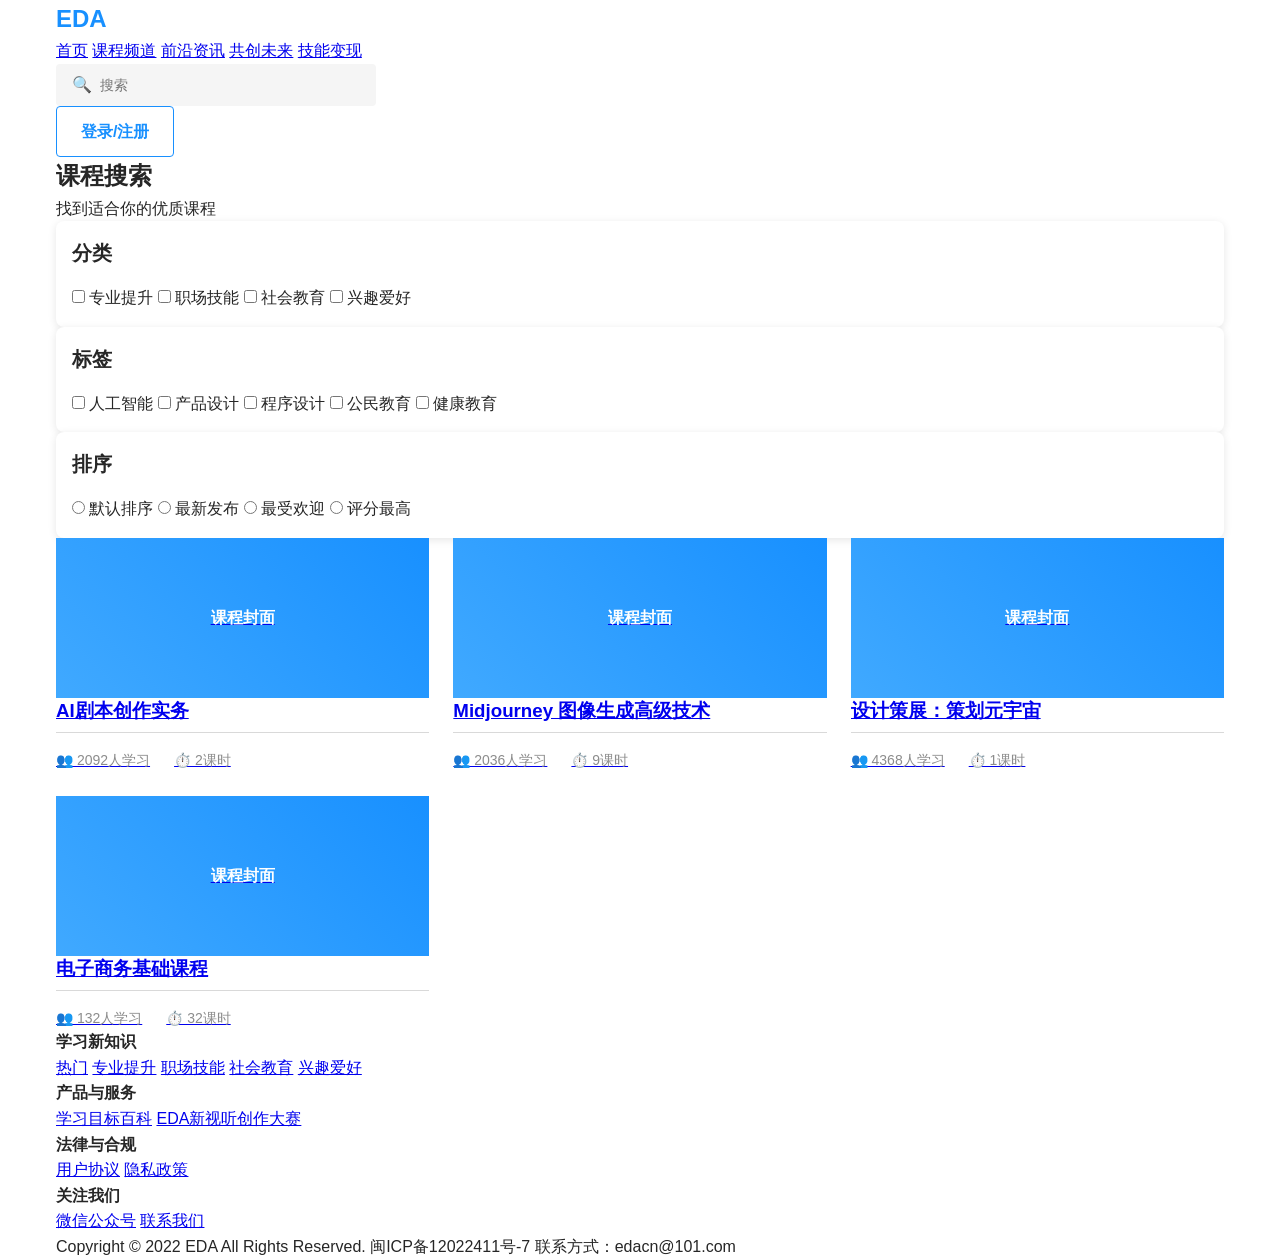
==== index.html @ da2446b8 "Initial commit: EDA website for GitHub Pages" ====
<!DOCTYPE html>
<html lang="zh-CN">
<head>
    <meta charset="UTF-8">
    <meta name="viewport" content="width=device-width, initial-scale=1.0">
    <title>Edmodo Academy (EDA) - 搜索列表页</title>
    <link rel="stylesheet" href="styles.css">
</head>
<body>
    <!-- 导航栏 -->
    <nav class="navbar">
        <div class="container navbar-content">
            <div class="logo">EDA</div>
            <div class="nav-links">
                <a href="index.html" class="nav-link active">首页</a>
                <a href="course-detail.html" class="nav-link">课程频道</a>
                <a href="#" class="nav-link">前沿资讯</a>
                <a href="#" class="nav-link">共创未来</a>
                <a href="#" class="nav-link">技能变现</a>
            </div>
            <div class="search-bar">
                <span>🔍</span>
                <input type="text" placeholder="搜索">
            </div>
            <div class="auth-buttons">
                <a href="login.html" class="btn btn-secondary">登录/注册</a>
            </div>
        </div>
    </nav>

    <!-- 搜索列表页 -->
    <section class="container">
        <div class="page-header">
            <h1 class="page-title">课程搜索</h1>
            <p class="page-subtitle">找到适合你的优质课程</p>
        </div>
        
        <div class="search-page">
            <div class="filters">
                <div class="filter-section">
                    <h3 class="filter-title">分类</h3>
                    <div class="filter-options">
                        <label class="filter-option">
                            <input type="checkbox"> 专业提升
                        </label>
                        <label class="filter-option">
                            <input type="checkbox"> 职场技能
                        </label>
                        <label class="filter-option">
                            <input type="checkbox"> 社会教育
                        </label>
                        <label class="filter-option">
                            <input type="checkbox"> 兴趣爱好
                        </label>
                    </div>
                </div>
                
                <div class="filter-section">
                    <h3 class="filter-title">标签</h3>
                    <div class="filter-options">
                        <label class="filter-option">
                            <input type="checkbox"> 人工智能
                        </label>
                        <label class="filter-option">
                            <input type="checkbox"> 产品设计
                        </label>
                        <label class="filter-option">
                            <input type="checkbox"> 程序设计
                        </label>
                        <label class="filter-option">
                            <input type="checkbox"> 公民教育
                        </label>
                        <label class="filter-option">
                            <input type="checkbox"> 健康教育
                        </label>
                    </div>
                </div>
                
                <div class="filter-section">
                    <h3 class="filter-title">排序</h3>
                    <div class="filter-options">
                        <label class="filter-option">
                            <input type="radio" name="sort"> 默认排序
                        </label>
                        <label class="filter-option">
                            <input type="radio" name="sort"> 最新发布
                        </label>
                        <label class="filter-option">
                            <input type="radio" name="sort"> 最受欢迎
                        </label>
                        <label class="filter-option">
                            <input type="radio" name="sort"> 评分最高
                        </label>
                    </div>
                </div>
            </div>
            
            <div class="course-grid">
                <!-- 课程卡片 1 -->
                <a href="course-detail.html" class="course-card-link">
                    <div class="course-card">
                        <div class="course-image">课程封面</div>
                        <div class="course-content">
                            <h3 class="course-title">AI剧本创作实务</h3>
                            <div class="course-stats">
                                <div class="stat-item">👥 2092人学习</div>
                                <div class="stat-item">⏱️ 2课时</div>
                            </div>
                        </div>
                    </div>
                </a>
                
                <!-- 课程卡片 2 -->
                <a href="course-detail.html" class="course-card-link">
                    <div class="course-card">
                        <div class="course-image">课程封面</div>
                        <div class="course-content">
                            <h3 class="course-title">Midjourney 图像生成高级技术</h3>
                            <div class="course-stats">
                                <div class="stat-item">👥 2036人学习</div>
                                <div class="stat-item">⏱️ 9课时</div>
                            </div>
                        </div>
                    </div>
                </a>
                
                <!-- 课程卡片 3 -->
                <a href="course-detail.html" class="course-card-link">
                    <div class="course-card">
                        <div class="course-image">课程封面</div>
                        <div class="course-content">
                            <h3 class="course-title">设计策展：策划元宇宙</h3>
                            <div class="course-stats">
                                <div class="stat-item">👥 4368人学习</div>
                                <div class="stat-item">⏱️ 1课时</div>
                            </div>
                        </div>
                    </div>
                </a>
                
                <!-- 课程卡片 4 -->
                <a href="course-detail.html" class="course-card-link">
                    <div class="course-card">
                        <div class="course-image">课程封面</div>
                        <div class="course-content">
                            <h3 class="course-title">电子商务基础课程</h3>
                            <div class="course-stats">
                                <div class="stat-item">👥 132人学习</div>
                                <div class="stat-item">⏱️ 32课时</div>
                            </div>
                        </div>
                    </div>
                </a>
            </div>
        </div>
    </section>

    <!-- 页脚 -->
    <footer class="footer">
        <div class="container">
            <div class="footer-content">
                <div class="footer-column">
                    <h4>学习新知识</h4>
                    <div class="footer-links">
                        <a href="#" class="footer-link">热门</a>
                        <a href="#" class="footer-link">专业提升</a>
                        <a href="#" class="footer-link">职场技能</a>
                        <a href="#" class="footer-link">社会教育</a>
                        <a href="#" class="footer-link">兴趣爱好</a>
                    </div>
                </div>
                
                <div class="footer-column">
                    <h4>产品与服务</h4>
                    <div class="footer-links">
                        <a href="#" class="footer-link">学习目标百科</a>
                        <a href="#" class="footer-link">EDA新视听创作大赛</a>
                    </div>
                </div>
                
                <div class="footer-column">
                    <h4>法律与合规</h4>
                    <div class="footer-links">
                        <a href="#" class="footer-link">用户协议</a>
                        <a href="#" class="footer-link">隐私政策</a>
                    </div>
                </div>
                
                <div class="footer-column">
                    <h4>关注我们</h4>
                    <div class="footer-links">
                        <a href="#" class="footer-link">微信公众号</a>
                        <a href="#" class="footer-link">联系我们</a>
                    </div>
                </div>
            </div>
            
            <div class="footer-bottom">
                Copyright © 2022 EDA All Rights Reserved. 闽ICP备12022411号-7 联系方式：edacn@101.com
            </div>
        </div>
    </footer>

    <script src="script.js"></script>
</body>
</html>
---- styles.css ----
/* EDA Website - Global Styles */
:root {
  /* Color System */
  --primary-color: #1890FF;
  --primary-light: #40a9ff;
  --primary-dark: #096dd9;
  --success-color: #52C41A;
  --warning-color: #FAAD14;
  --error-color: #F5222D;
  --background-color: #FFFFFF;
  --background-light: #F5F5F5;
  --text-primary: #262626;
  --text-secondary: #595959;
  --text-tertiary: #8C8C8C;
  --border-color: #D9D9D9;
  --shadow-sm: 0 2px 8px rgba(0, 0, 0, 0.1);
  --shadow-md: 0 4px 12px rgba(0, 0, 0, 0.15);
  --shadow-lg: 0 8px 24px rgba(0, 0, 0, 0.2);
  
  /* Spacing System */
  --space-xs: 4px;
  --space-s: 8px;
  --space-m: 16px;
  --space-l: 24px;
  --space-xl: 32px;
  --space-xxl: 48px;
  
  /* Border Radius */
  --radius-sm: 4px;
  --radius-md: 8px;
  --radius-lg: 16px;
  
  /* Typography */
  --font-family: 'Inter', 'PingFang SC', 'Microsoft YaHei', Arial, sans-serif;
  --font-size-h1: 32px;
  --font-size-h2: 24px;
  --font-size-h3: 20px;
  --font-size-body: 16px;
  --font-size-small: 14px;
  --font-size-xs: 12px;
}

* {
  margin: 0;
  padding: 0;
  box-sizing: border-box;
}

body {
  font-family: var(--font-family);
  font-size: var(--font-size-body);
  color: var(--text-primary);
  background-color: var(--background-color);
  line-height: 1.6;
}

/* Utility Classes */
.container {
  max-width: 1200px;
  margin: 0 auto;
  padding: 0 var(--space-m);
}

.btn {
  display: inline-block;
  padding: 12px 24px;
  border-radius: var(--radius-sm);
  font-weight: 600;
  text-decoration: none;
  cursor: pointer;
  transition: all 0.3s ease;
  border: none;
  font-size: 16px;
}

.btn-primary {
  background-color: var(--primary-color);
  color: white;
}

.btn-primary:hover {
  background-color: var(--primary-dark);
  transform: translateY(-2px);
}

.btn-secondary {
  background-color: transparent;
  color: var(--primary-color);
  border: 1px solid var(--primary-color);
}

.btn-secondary:hover {
  background-color: var(--primary-color);
  color: white;
}

.card {
  background: white;
  border-radius: var(--radius-md);
  box-shadow: var(--shadow-sm);
  overflow: hidden;
  transition: transform 0.3s ease, box-shadow 0.3s ease;
}

.card:hover {
  transform: translateY(-4px);
  box-shadow: var(--shadow-md);
}

/* Header/Navigation */
.header {
  background: white;
  box-shadow: var(--shadow-sm);
  position: sticky;
  top: 0;
  z-index: 100;
}

.nav-container {
  display: flex;
  justify-content: space-between;
  align-items: center;
  padding: var(--space-m) 0;
}

.logo {
  font-size: 24px;
  font-weight: 700;
  color: var(--primary-color);
  text-decoration: none;
}

.search-bar {
  display: flex;
  align-items: center;
  background: var(--background-light);
  border-radius: var(--radius-sm);
  padding: 8px 16px;
  width: 320px;
}

.search-bar input {
  background: transparent;
  border: none;
  outline: none;
  padding: 4px 8px;
  width: 100%;
  font-size: 14px;
}

.search-bar img {
  width: 16px;
  height: 16px;
  cursor: pointer;
}

.nav-menu {
  display: flex;
  gap: var(--space-l);
  align-items: center;
}

.nav-item {
  display: flex;
  align-items: center;
  gap: var(--space-xs);
  font-weight: 500;
  color: var(--text-secondary);
  text-decoration: none;
  cursor: pointer;
}

.nav-item.active,
.nav-item:hover {
  color: var(--primary-color);
}

.login-btn {
  background: var(--primary-color);
  color: white;
  padding: 8px 16px;
  border-radius: var(--radius-sm);
  font-weight: 600;
  border: none;
  cursor: pointer;
}

/* Main Content Layout */
.main-content {
  min-height: calc(100vh - 120px);
  padding: var(--space-xxl) 0;
}

/* Search Results Page */
.search-filters {
  display: grid;
  grid-template-columns: 240px 1fr;
  gap: var(--space-xl);
  margin-top: var(--space-xl);
}

.filter-section {
  background: white;
  border-radius: var(--radius-md);
  padding: var(--space-m);
  box-shadow: var(--shadow-sm);
}

.filter-title {
  font-size: var(--font-size-h3);
  margin-bottom: var(--space-m);
  font-weight: 600;
}

.filter-list {
  list-style: none;
}

.filter-item {
  padding: var(--space-s) 0;
  cursor: pointer;
  color: var(--text-secondary);
  transition: color 0.2s ease;
}

.filter-item:hover,
.filter-item.active {
  color: var(--primary-color);
}

.course-grid {
  display: grid;
  grid-template-columns: repeat(auto-fill, minmax(280px, 1fr));
  gap: var(--space-l);
}

.course-card {
  display: flex;
  flex-direction: column;
  height: 100%;
}

.course-image {
  width: 100%;
  height: 160px;
  background: linear-gradient(45deg, var(--primary-light), var(--primary-color));
  display: flex;
  align-items: center;
  justify-content: center;
  color: white;
  font-weight: bold;
}

.course-info {
  padding: var(--space-m);
  flex-grow: 1;
  display: flex;
  flex-direction: column;
}

.course-title {
  font-size: var1(--font-size-h3);
  margin-bottom: var(--space-s);
  font-weight: 600;
  line-height: 1.4;
  display: -webkit-box;
  -webkit-line-clamp: 2;
  -webkit-box-orient: vertical;
  overflow: hidden;
}

.course-stats {
  display: flex;
  gap: var(--space-l);
  margin-top: auto;
  padding-top: var(--space-m);
  border-top: 1px solid var(--border-color);
  color: var(--text-tertiary);
  font-size: var(--font-size-small);
}

.stat-item {
  display: flex;
  align-items: center;
  gap: var(--space-xs);
}

/* Course Detail Page */
.detail-container {
  display: grid;
  grid-template-columns: 2fr 1fr;
  gap: var(--space-xl);
  margin-top: var(--space-xl);
}

@media (max-width: 768px) {
  .detail-container {
    grid-template-columns: 1fr;
  }
}

.media-section {
  background: var(--background-light);
  border-radius: var(--radius-md);
  overflow: hidden;
}

.video-player {
  width: 100%;
  height: 400px;
  background: black;
  display: flex;
  align-items: center;
  justify-content: center;
  color: white;
  font-size: 18px;
}

.outline-section {
  margin-top: var(--space-l);
  background: white;
  border-radius: var(--radius-md);
  padding: var(--space-m);
}

.outline-title {
  font-size: var(--font-size-h3);
  margin-bottom: var(--space-m);
  font-weight: 600;
}

.outline-list {
  list-style: none;
}

.outline-item {
  padding: var(--space-s) 0;
  border-bottom: 1px solid var(--border-color);
  cursor: pointer;
  transition: color 0.2s ease;
}

.outline-item:last-child {
  border-bottom: none;
}

.outline-item:hover {
  color: var(--primary-color);
}

.info-section {
  display: flex;
  flex-direction: column;
  gap: var(--space-l);
}

.course-header {
  margin-bottom: var(--space-l);
}

.course-main-title {
  font-size: var(--font-size-h1);
  margin-bottom: var(--space-m);
  line-height: 1.3;
}

.instructor-info {
  display: flex;
  align-items: center;
  gap: var(--space-m);
  margin-bottom: var(--space-l);
}

.instructor-avatar {
  width: 60px;
  height: 60px;
  border-radius: 50%;
  background: var(--primary-color);
  display: flex;
  align-items: center;
  justify-content: center;
  color: white;
  font-weight: bold;
}

.instructor-details h4 {
  margin-bottom: var(--space-xs);
  font-size: var(--font-size-h3);
}

.instructor-details p {
  color: var(--text-tertiary);
  font-size: var(--font-size-small);
}

.stats-grid {
  display: grid;
  grid-template-columns: repeat(2, 1fr);
  gap: var(--space-m);
  margin-bottom: var(--space-l);
}

.stat-card {
  background: var(--background-light);
  padding: var(--space-m);
  border-radius: var(--radius-sm);
  text-align: center;
}

.stat-value {
  font-size: 24px;
  font-weight: 700;
  color: var(--primary-color);
  margin-bottom: var(--space-xs);
}

.stat-label {
  color: var(--text-tertiary);
  font-size: var(--font-size-small);
}

.action-buttons {
  display: flex;
  flex-direction: column;
  gap: var(--space-m);
  margin-bottom: var(--space-l);
}

.description-section {
  background: white;
  border-radius: var(--radius-md);
  padding: var(--space-m);
}

.section-title {
  font-size: var(--font-size-h3);
  margin-bottom: var(--space-m);
  font-weight: 600;
}

.description-content {
  color: var(--text-secondary);
  line-height: 1.8;
}

.goals-list,
.audience-list {
  list-style: none;
  margin-top: var(--space-m);
}

.goals-list li,
.audience-list li {
  display: flex;
  align-items: center;
  gap: var(--space-m);
  margin-bottom: var(--space-s);
  padding-left: var(--space-l);
  position: relative;
}

.goals-list li:before,
.audience-list li:before {
  content: "✓";
  position: absolute;
  left: 0;
  color: var(--success-color);
  font-weight: bold;
}

.reviews-section {
  margin-top: var(--space-xl);
}

.review-header {
  display: flex;
  justify-content: space-between;
  align-items: center;
  margin-bottom: var(--space-l);
}

.review-list {
  list-style: none;
}

.review-item {
  padding: var(--space-m) 0;
  border-bottom: 1px solid var(--border-color);
}

.review-item:last-child {
  border-bottom: none;
}

.review-author {
  font-weight: 600;
  margin-bottom: var(--space-xs);
}

.review-date {
  color: var(--text-tertiary);
  font-size: var(--font-size-small);
  margin-bottom: var(--space-m);
}

.review-content {
  color: var(--text-secondary);
  line-height: 1.6;
}

/* Login Page */
.login-container {
  display: flex;
  justify-content: center;
  align-items: center;
  min-height: 100vh;
  background: linear-gradient(135deg, var(--primary-light) 0%, var(--primary-color) 100%);
}

.login-card {
  background: white;
  border-radius: var(--radius-lg);
  padding: var(--space-xxl);
  width: 100%;
  max-width: 480px;
  box-shadow: var(--shadow-lg);
}

.login-logo {
  text-align: center;
  margin-bottom: var(--space-xl);
}

.login-logo h1 {
  font-size: var(--font-size-h2);
  color: var(--primary-color);
  margin-top: var(--space-m);
}

.login-form {
  display: flex;
  flex-direction: column;
  gap: var(--space-l);
}

.form-group {
  display: flex;
  flex-direction: column;
  gap: var(--space-xs);
}

.form-label {
  font-weight: 600;
  color: var(--text-primary);
}

.form-input {
  padding: 12px 16px;
  border: 1px solid var(--border-color);
  border-radius: var(--radius-sm);
  font-size: var(--font-size-body);
  transition: border-color 0.2s ease;
}

.form-input:focus {
  outline: none;
  border-color: var(--primary-color);
  box-shadow: 0 0 0 2px rgba(24, 144, 255, 0.2);
}

.password-toggle {
  position: relative;
}

.password-toggle button {
  position: absolute;
  right: 12px;
  top: 50%;
  transform: translateY(-50%);
  background: none;
  border: none;
  color: var(--text-tertiary);
  cursor: pointer;
}

.submit-btn {
  width: 100%;
  padding: 12px;
  background: var(--primary-color);
  color: white;
  border: none;
  border-radius: var(--radius-sm);
  font-size: var(--font-size-body);
  font-weight: 600;
  cursor: pointer;
  transition: background-color 0.2s ease;
}

.submit-btn:hover {
  background: var(--primary-dark);
}

.forgot-password {
  text-align: right;
  color: var(--primary-color);
  text-decoration: none;
  font-size: var(--font-size-small);
}

.social-login {
  margin: var(--space-xl) 0;
  text-align: center;
  position: relative;
}

.social-login:before {
  content: "";
  position: absolute;
  top: 50%;
  left: 0;
  right: 0;
  height: 1px;
  background: var(--border-color);
  transform: translateY(-50%);
}

.social-login span {
  background: white;
  padding: 0 var(--space-m);
  position: relative;
  color: var(--text-tertiary);
  font-size: var(--font-size-small);
}

.social-buttons {
  display: flex;
  justify-content: center;
  gap: var(--space-l);
  margin-top: var(--space-m);
}

.social-btn {
  width: 48px;
  height: 48px;
  border-radius: 50%;
  display: flex;
  align-items: center;
  justify-content: center;
  background: var(--background-light);
  border: none;
  cursor: pointer;
  transition: transform 0.2s ease;
}

.social-btn:hover {
  transform: translateY(-2px);
}

.signup-link {
  text-align: center;
  margin-top: var(--space-l);
  color: var(--text-secondary);
}

.signup-link a {
  color: var(--primary-color);
  text-decoration: none;
  font-weight: 600;
}

/* Responsive Design */
@media (max-width: 1024px) {
  .search-filters {
    grid-template-columns: 200px 1fr;
  }
  
  .course-grid {
    grid-template-columns: repeat(auto-fill, minmax(240px, 1fr));
  }
}

@media (max-width: 768px) {
  .nav-container {
    flex-direction: column;
    gap: var(--space-m);
  }
  
  .search-bar {
    width: 100%;
  }
  
  .nav-menu {
    flex-wrap: wrap;
    justify-content: center;
  }
  
  .search-filters {
    grid-template-columns: 1fr;
  }
  
  .filter-section {
    order: 2;
  }
  
  .course-grid {
    grid-template-columns: 1fr;
  }
  
  .login-card {
    padding: var(--space-xl);
    margin: var(--space-m);
  }
}

@media (max-width: 480px) {
  .stats-grid {
    grid-template-columns: 1fr;
  }
  
  .action-buttons .btn {
    width: 100%;
  }
}
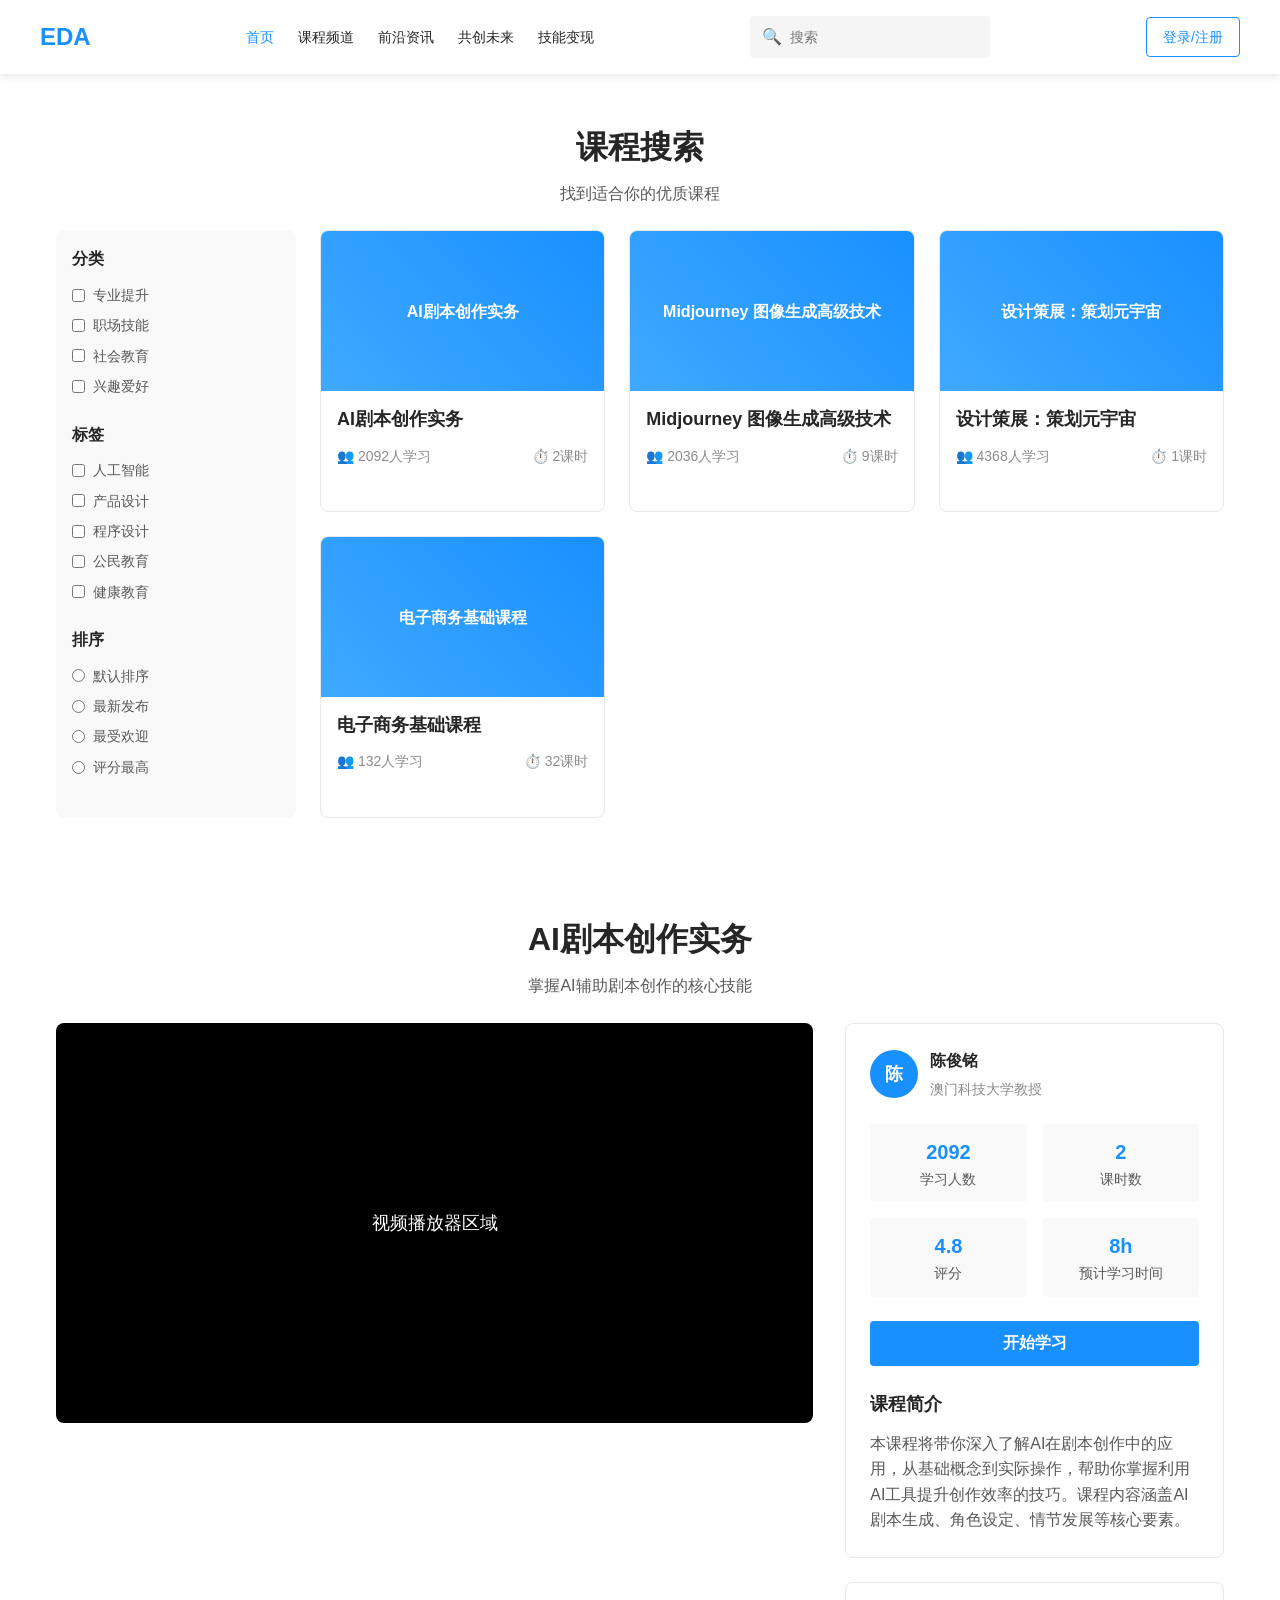
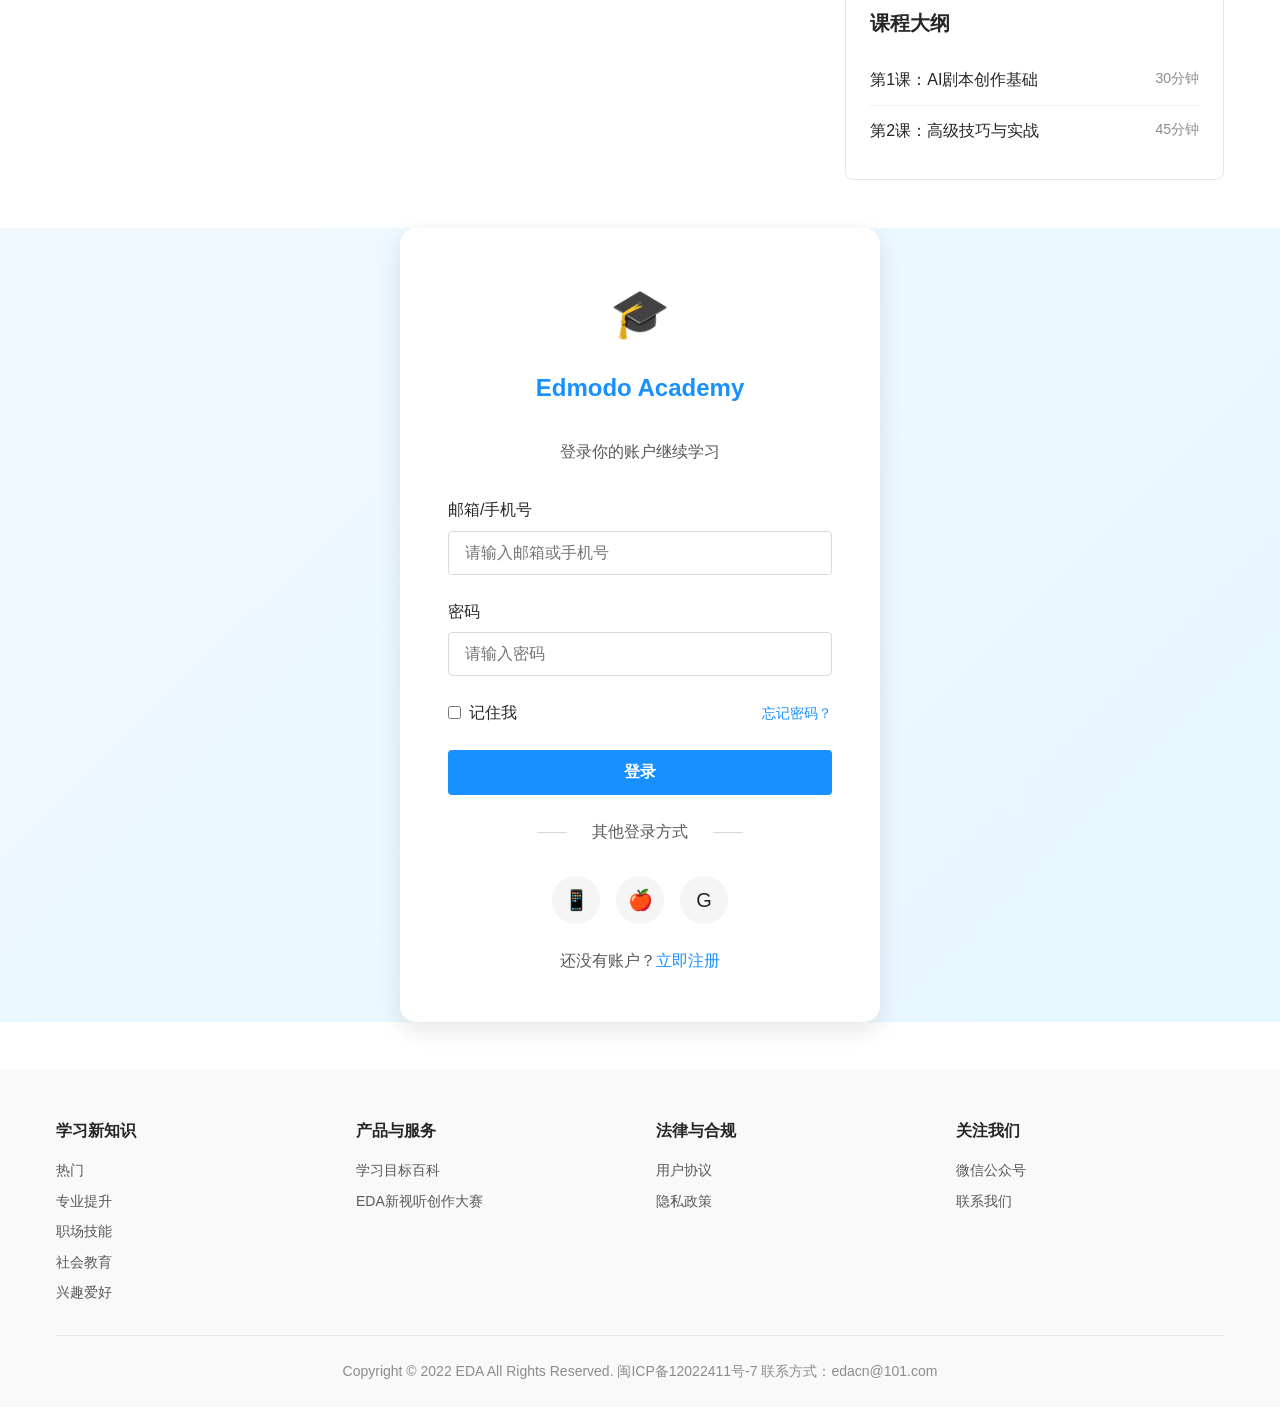
==== commit 54813c05: "Update index.html to redirect to final.html" ====
--- a/index.html
+++ b/index.html
@@ -3,204 +3,10 @@
 <head>
     <meta charset="UTF-8">
     <meta name="viewport" content="width=device-width, initial-scale=1.0">
-    <title>Edmodo Academy (EDA) - 搜索列表页</title>
-    <link rel="stylesheet" href="styles.css">
+    <title>Edmodo Academy (EDA)</title>
+    <meta http-equiv="refresh" content="0; url=final.html">
 </head>
 <body>
-    <!-- 导航栏 -->
-    <nav class="navbar">
-        <div class="container navbar-content">
-            <div class="logo">EDA</div>
-            <div class="nav-links">
-                <a href="index.html" class="nav-link active">首页</a>
-                <a href="course-detail.html" class="nav-link">课程频道</a>
-                <a href="#" class="nav-link">前沿资讯</a>
-                <a href="#" class="nav-link">共创未来</a>
-                <a href="#" class="nav-link">技能变现</a>
-            </div>
-            <div class="search-bar">
-                <span>🔍</span>
-                <input type="text" placeholder="搜索">
-            </div>
-            <div class="auth-buttons">
-                <a href="login.html" class="btn btn-secondary">登录/注册</a>
-            </div>
-        </div>
-    </nav>
-
-    <!-- 搜索列表页 -->
-    <section class="container">
-        <div class="page-header">
-            <h1 class="page-title">课程搜索</h1>
-            <p class="page-subtitle">找到适合你的优质课程</p>
-        </div>
-        
-        <div class="search-page">
-            <div class="filters">
-                <div class="filter-section">
-                    <h3 class="filter-title">分类</h3>
-                    <div class="filter-options">
-                        <label class="filter-option">
-                            <input type="checkbox"> 专业提升
-                        </label>
-                        <label class="filter-option">
-                            <input type="checkbox"> 职场技能
-                        </label>
-                        <label class="filter-option">
-                            <input type="checkbox"> 社会教育
-                        </label>
-                        <label class="filter-option">
-                            <input type="checkbox"> 兴趣爱好
-                        </label>
-                    </div>
-                </div>
-                
-                <div class="filter-section">
-                    <h3 class="filter-title">标签</h3>
-                    <div class="filter-options">
-                        <label class="filter-option">
-                            <input type="checkbox"> 人工智能
-                        </label>
-                        <label class="filter-option">
-                            <input type="checkbox"> 产品设计
-                        </label>
-                        <label class="filter-option">
-                            <input type="checkbox"> 程序设计
-                        </label>
-                        <label class="filter-option">
-                            <input type="checkbox"> 公民教育
-                        </label>
-                        <label class="filter-option">
-                            <input type="checkbox"> 健康教育
-                        </label>
-                    </div>
-                </div>
-                
-                <div class="filter-section">
-                    <h3 class="filter-title">排序</h3>
-                    <div class="filter-options">
-                        <label class="filter-option">
-                            <input type="radio" name="sort"> 默认排序
-                        </label>
-                        <label class="filter-option">
-                            <input type="radio" name="sort"> 最新发布
-                        </label>
-                        <label class="filter-option">
-                            <input type="radio" name="sort"> 最受欢迎
-                        </label>
-                        <label class="filter-option">
-                            <input type="radio" name="sort"> 评分最高
-                        </label>
-                    </div>
-                </div>
-            </div>
-            
-            <div class="course-grid">
-                <!-- 课程卡片 1 -->
-                <a href="course-detail.html" class="course-card-link">
-                    <div class="course-card">
-                        <div class="course-image">课程封面</div>
-                        <div class="course-content">
-                            <h3 class="course-title">AI剧本创作实务</h3>
-                            <div class="course-stats">
-                                <div class="stat-item">👥 2092人学习</div>
-                                <div class="stat-item">⏱️ 2课时</div>
-                            </div>
-                        </div>
-                    </div>
-                </a>
-                
-                <!-- 课程卡片 2 -->
-                <a href="course-detail.html" class="course-card-link">
-                    <div class="course-card">
-                        <div class="course-image">课程封面</div>
-                        <div class="course-content">
-                            <h3 class="course-title">Midjourney 图像生成高级技术</h3>
-                            <div class="course-stats">
-                                <div class="stat-item">👥 2036人学习</div>
-                                <div class="stat-item">⏱️ 9课时</div>
-                            </div>
-                        </div>
-                    </div>
-                </a>
-                
-                <!-- 课程卡片 3 -->
-                <a href="course-detail.html" class="course-card-link">
-                    <div class="course-card">
-                        <div class="course-image">课程封面</div>
-                        <div class="course-content">
-                            <h3 class="course-title">设计策展：策划元宇宙</h3>
-                            <div class="course-stats">
-                                <div class="stat-item">👥 4368人学习</div>
-                                <div class="stat-item">⏱️ 1课时</div>
-                            </div>
-                        </div>
-                    </div>
-                </a>
-                
-                <!-- 课程卡片 4 -->
-                <a href="course-detail.html" class="course-card-link">
-                    <div class="course-card">
-                        <div class="course-image">课程封面</div>
-                        <div class="course-content">
-                            <h3 class="course-title">电子商务基础课程</h3>
-                            <div class="course-stats">
-                                <div class="stat-item">👥 132人学习</div>
-                                <div class="stat-item">⏱️ 32课时</div>
-                            </div>
-                        </div>
-                    </div>
-                </a>
-            </div>
-        </div>
-    </section>
-
-    <!-- 页脚 -->
-    <footer class="footer">
-        <div class="container">
-            <div class="footer-content">
-                <div class="footer-column">
-                    <h4>学习新知识</h4>
-                    <div class="footer-links">
-                        <a href="#" class="footer-link">热门</a>
-                        <a href="#" class="footer-link">专业提升</a>
-                        <a href="#" class="footer-link">职场技能</a>
-                        <a href="#" class="footer-link">社会教育</a>
-                        <a href="#" class="footer-link">兴趣爱好</a>
-                    </div>
-                </div>
-                
-                <div class="footer-column">
-                    <h4>产品与服务</h4>
-                    <div class="footer-links">
-                        <a href="#" class="footer-link">学习目标百科</a>
-                        <a href="#" class="footer-link">EDA新视听创作大赛</a>
-                    </div>
-                </div>
-                
-                <div class="footer-column">
-                    <h4>法律与合规</h4>
-                    <div class="footer-links">
-                        <a href="#" class="footer-link">用户协议</a>
-                        <a href="#" class="footer-link">隐私政策</a>
-                    </div>
-                </div>
-                
-                <div class="footer-column">
-                    <h4>关注我们</h4>
-                    <div class="footer-links">
-                        <a href="#" class="footer-link">微信公众号</a>
-                        <a href="#" class="footer-link">联系我们</a>
-                    </div>
-                </div>
-            </div>
-            
-            <div class="footer-bottom">
-                Copyright © 2022 EDA All Rights Reserved. 闽ICP备12022411号-7 联系方式：edacn@101.com
-            </div>
-        </div>
-    </footer>
-
-    <script src="script.js"></script>
+    <p>Redirecting to EDA website...</p>
 </body>
 </html>
